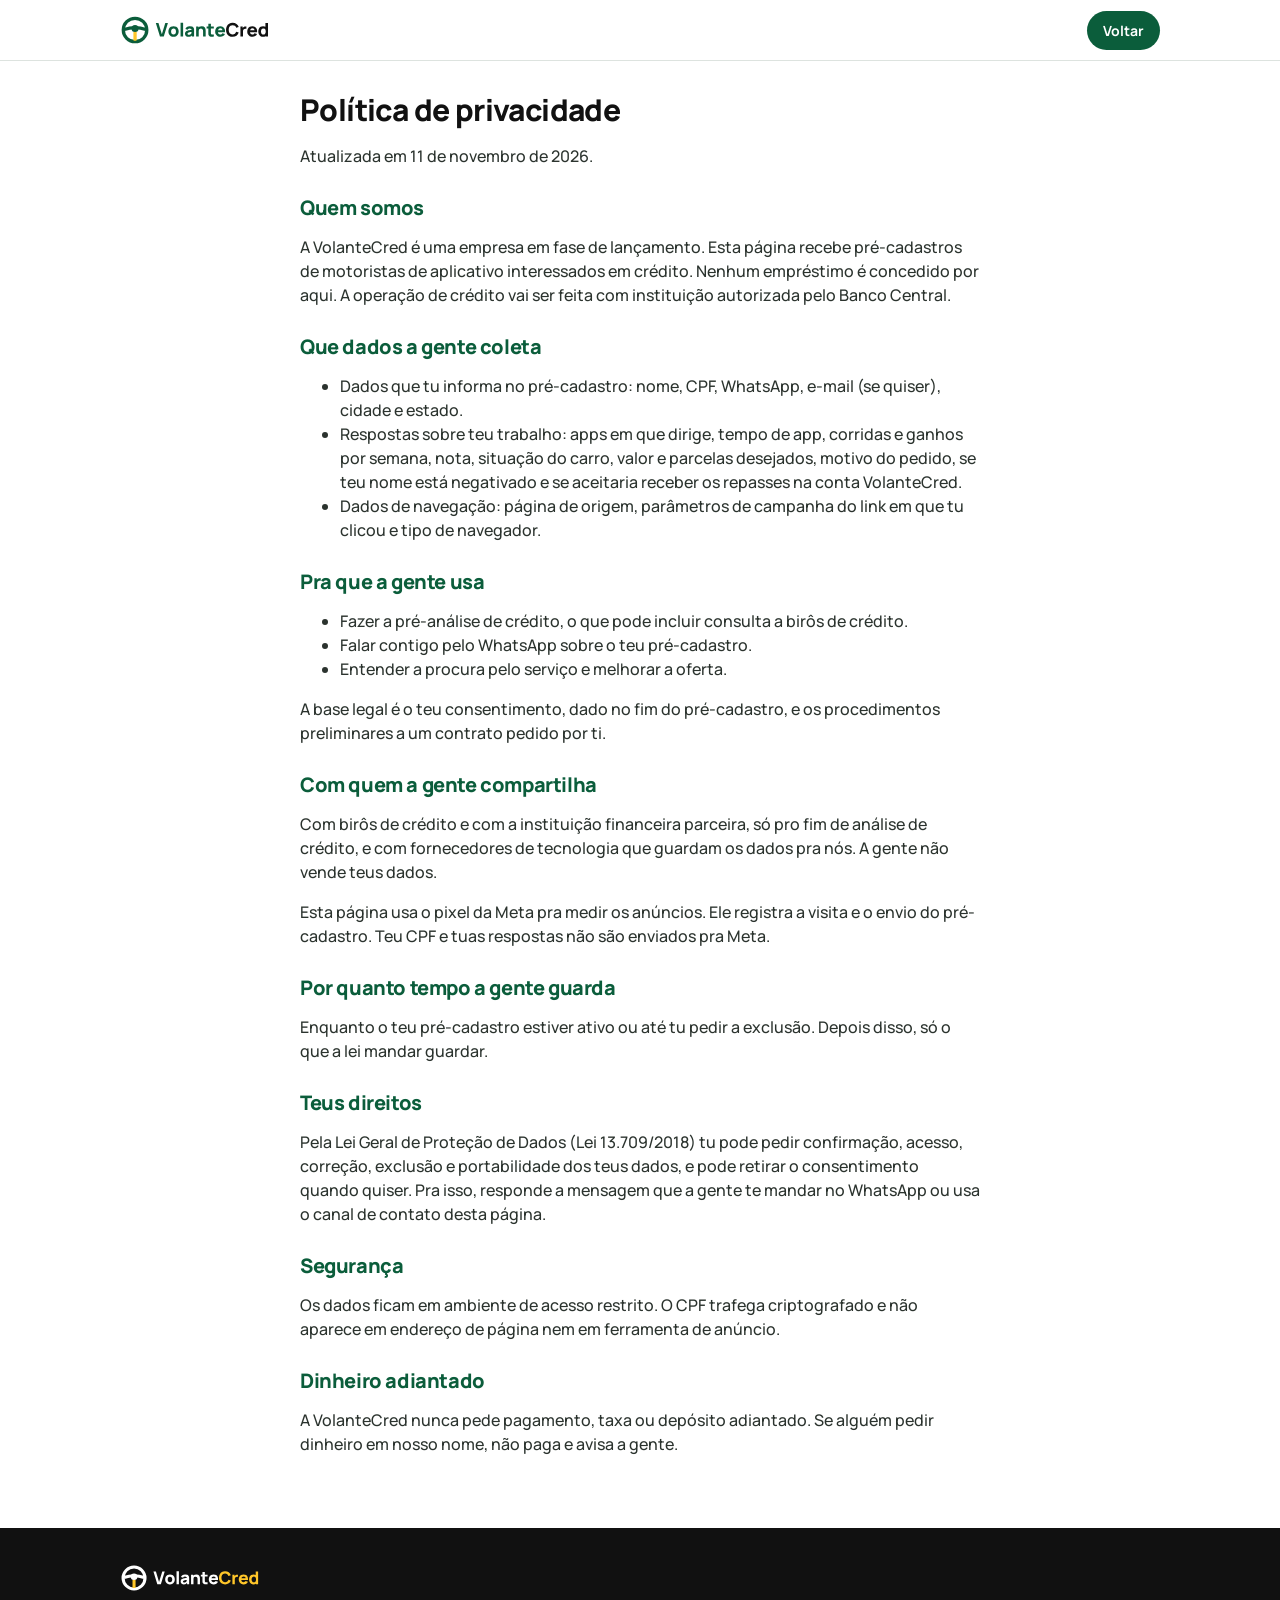
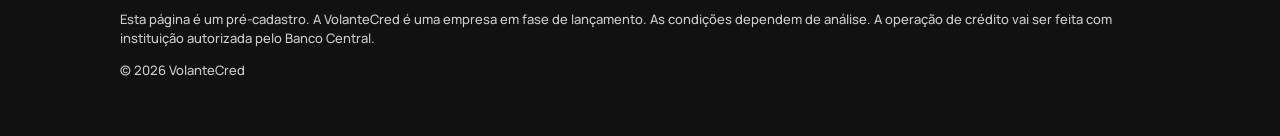
==== privacidade.html @ 9b3ae2ce "Site VolanteCred: página, quiz e política de privacidade Co-Authored-By: Claude <noreply@anthropic.c" ====
<!doctype html>
<html lang="pt-BR">
<head>
<meta charset="utf-8">
<meta name="viewport" content="width=device-width,initial-scale=1">
<title>Política de privacidade | VolanteCred</title>
<meta name="robots" content="noindex">
<meta name="theme-color" content="#0B5D3B">
<link rel="icon" href="assets/favicon.png">
<link rel="stylesheet" href="assets/site.css">
</head>
<body>
<header class="top"><div class="wrap">
  <a href="./"><img src="assets/volantecred-logo.svg" alt="VolanteCred" width="150" height="30"></a>
  <a class="pill" href="./">Voltar</a>
</div></header>
<main class="legal">
<h1>Política de privacidade</h1>
<p>Atualizada em 11 de novembro de 2026.</p>

<h2>Quem somos</h2>
<p>A VolanteCred é uma empresa em fase de lançamento. Esta página recebe pré-cadastros de motoristas de aplicativo interessados em crédito. Nenhum empréstimo é concedido por aqui. A operação de crédito vai ser feita com instituição autorizada pelo Banco Central.</p>

<h2>Que dados a gente coleta</h2>
<ul>
<li>Dados que tu informa no pré-cadastro: nome, CPF, WhatsApp, e-mail (se quiser), cidade e estado.</li>
<li>Respostas sobre teu trabalho: apps em que dirige, tempo de app, corridas e ganhos por semana, nota, situação do carro, valor e parcelas desejados, motivo do pedido, se teu nome está negativado e se aceitaria receber os repasses na conta VolanteCred.</li>
<li>Dados de navegação: página de origem, parâmetros de campanha do link em que tu clicou e tipo de navegador.</li>
</ul>

<h2>Pra que a gente usa</h2>
<ul>
<li>Fazer a pré-análise de crédito, o que pode incluir consulta a birôs de crédito.</li>
<li>Falar contigo pelo WhatsApp sobre o teu pré-cadastro.</li>
<li>Entender a procura pelo serviço e melhorar a oferta.</li>
</ul>
<p>A base legal é o teu consentimento, dado no fim do pré-cadastro, e os procedimentos preliminares a um contrato pedido por ti.</p>

<h2>Com quem a gente compartilha</h2>
<p>Com birôs de crédito e com a instituição financeira parceira, só pro fim de análise de crédito, e com fornecedores de tecnologia que guardam os dados pra nós. A gente não vende teus dados.</p>
<p>Esta página usa o pixel da Meta pra medir os anúncios. Ele registra a visita e o envio do pré-cadastro. Teu CPF e tuas respostas não são enviados pra Meta.</p>

<h2>Por quanto tempo a gente guarda</h2>
<p>Enquanto o teu pré-cadastro estiver ativo ou até tu pedir a exclusão. Depois disso, só o que a lei mandar guardar.</p>

<h2>Teus direitos</h2>
<p>Pela Lei Geral de Proteção de Dados (Lei 13.709/2018) tu pode pedir confirmação, acesso, correção, exclusão e portabilidade dos teus dados, e pode retirar o consentimento quando quiser. Pra isso, responde a mensagem que a gente te mandar no WhatsApp ou usa o canal de contato desta página.</p>

<h2>Segurança</h2>
<p>Os dados ficam em ambiente de acesso restrito. O CPF trafega criptografado e não aparece em endereço de página nem em ferramenta de anúncio.</p>

<h2>Dinheiro adiantado</h2>
<p>A VolanteCred nunca pede pagamento, taxa ou depósito adiantado. Se alguém pedir dinheiro em nosso nome, não paga e avisa a gente.</p>
</main>
<footer><div class="wrap">
  <img src="assets/volantecred-logo-branco.svg" alt="VolanteCred" width="140" height="28">
  <p>Esta página é um pré-cadastro. A VolanteCred é uma empresa em fase de lançamento. As condições dependem de análise. A operação de crédito vai ser feita com instituição autorizada pelo Banco Central.</p>
  <p>© 2026 VolanteCred</p>
</div></footer>
</body>
</html>
---- assets/site.css ----
@font-face{font-family:Manrope;font-weight:500;font-display:swap;src:url(manrope-500.woff2) format("woff2")}
@font-face{font-family:Manrope;font-weight:700;font-display:swap;src:url(manrope-700.woff2) format("woff2")}
@font-face{font-family:Manrope;font-weight:800;font-display:swap;src:url(manrope-800.woff2) format("woff2")}
:root{--g:#0B5D3B;--g2:#084A2F;--y:#FFC629;--k:#111;--bg:#F4F6F5;--mut:#55605A;--line:#DDE3DF}
*{box-sizing:border-box}
html{-webkit-text-size-adjust:100%}
body{margin:0;font-family:Manrope,system-ui,-apple-system,"Segoe UI",Roboto,sans-serif;font-weight:500;color:var(--k);background:#fff;font-size:16px;line-height:1.5}
img{max-width:100%;height:auto;display:block}
a{color:var(--g)}
h1,h2,h3{font-weight:800;letter-spacing:-.02em;line-height:1.15;margin:0}
.wrap{max-width:1080px;margin:0 auto;padding:0 20px}
.top{position:sticky;top:0;z-index:5;background:#fff;border-bottom:1px solid var(--line)}
.top .wrap{display:flex;align-items:center;justify-content:space-between;height:60px}
.top img{height:30px;width:auto}
.pill{display:inline-flex;align-items:center;justify-content:center;border:0;border-radius:999px;background:var(--g);color:#fff;font:700 14px Manrope,sans-serif;padding:10px 16px;cursor:pointer;text-decoration:none}
.hero{padding:28px 0 36px}
.eyebrow{color:var(--g);font-weight:800;font-size:15px;margin:0 0 6px}
.hero h1{font-size:32px}
.hero .foto{border-radius:14px;margin:20px 0 16px;width:100%;aspect-ratio:4/3;object-fit:cover;background:var(--bg)}
.hero p.sub{margin:0 0 20px;font-size:17px}
.card{background:var(--bg);border-radius:18px;padding:22px 20px}
.card label{display:block;font-weight:700;font-size:15px;color:var(--mut)}
.valor{font-size:44px;font-weight:800;letter-spacing:-.03em;line-height:1.1;margin:4px 0 10px;font-variant-numeric:tabular-nums}
input[type=range]{width:100%;height:36px;accent-color:var(--g);margin:0}
.faixa{display:flex;justify-content:space-between;font-size:13px;color:var(--mut);margin-bottom:16px}
.btn{display:flex;align-items:center;justify-content:space-between;width:100%;border:0;border-radius:999px;background:var(--g);color:#fff;font:700 17px Manrope,sans-serif;padding:16px 24px;cursor:pointer;min-height:56px}
.btn:disabled{opacity:.45;cursor:default}
.btn::after{content:"›";font-size:24px;line-height:1;margin-left:12px}
.nota{font-size:13px;color:var(--mut);margin:12px 4px 0}
.verde{background:var(--g);color:#fff;padding:48px 0}
.verde h2{font-size:28px;margin-bottom:24px}
.passo{background:var(--g2);border-radius:14px;padding:22px 20px;margin-bottom:10px}
.passo .n{display:inline-flex;width:36px;height:36px;border-radius:50%;background:var(--y);color:var(--k);font-weight:800;align-items:center;justify-content:center;margin-bottom:14px}
.passo h3{font-size:20px;margin-bottom:8px}
.passo p{margin:0;opacity:.92}
.sec{padding:48px 0}
.sec h2{font-size:28px;color:var(--g);text-align:center;margin-bottom:24px}
.vant{border:1px solid var(--line);border-radius:14px;padding:22px 20px;margin-bottom:10px}
.vant h3{font-size:19px;margin-bottom:6px}
.vant p{margin:0;color:var(--mut)}
.cinza{background:var(--bg)}
details{background:#fff;border-radius:14px;margin-bottom:10px;padding:0 20px}
summary{font-weight:700;padding:18px 28px 18px 0;cursor:pointer;list-style:none;position:relative}
summary::-webkit-details-marker{display:none}
summary::after{content:"+";position:absolute;right:0;top:14px;font-size:24px;font-weight:500;color:var(--g)}
details[open] summary::after{content:"−"}
details p{margin:0;padding:0 0 18px;color:var(--mut)}
.cta2{max-width:420px;margin:28px auto 0}
footer{background:var(--k);color:#C9CFCB;padding:36px 0 44px;font-size:13px}
footer img{height:28px;width:auto;margin-bottom:18px}
footer p{margin:0 0 12px}
footer a{color:#fff}
/* quiz */
.quiz{display:none;min-height:100vh;min-height:100dvh;background:#fff}
body.q .quiz{display:block}
body.q .lp{display:none}
.qtop{position:sticky;top:0;background:#fff;z-index:5;padding:14px 20px 12px;max-width:560px;margin:0 auto}
.qbar{display:flex;align-items:center;gap:12px}
.volta{border:0;background:var(--bg);width:40px;height:40px;border-radius:50%;font-size:22px;line-height:1;cursor:pointer;color:var(--k);flex:none}
.volta[hidden]{display:block;visibility:hidden}
.qbar img{height:24px;width:auto;margin:0 auto}
.cont{font-size:13px;color:var(--mut);width:40px;text-align:right;flex:none;font-variant-numeric:tabular-nums}
.prog{height:6px;border-radius:3px;background:var(--bg);margin-top:12px;overflow:hidden}
.prog i{display:block;height:100%;width:0;background:var(--g);border-radius:3px;transition:width .25s}
.qbody{max-width:560px;margin:0 auto;padding:18px 20px 40px}
.qbody h2{font-size:24px;margin-bottom:6px}
.qbody .dica{color:var(--mut);margin:0 0 16px;font-size:15px}
.ops{display:flex;flex-direction:column;gap:10px;margin:18px 0 20px}
.op{display:flex;align-items:center;gap:12px;width:100%;text-align:left;border:2px solid var(--line);background:#fff;border-radius:14px;padding:16px 18px;font:700 17px Manrope,sans-serif;color:var(--k);cursor:pointer;min-height:58px}
.op .m{flex:none;width:22px;height:22px;border-radius:50%;border:2px solid #AEB8B2}
.op.multi .m{border-radius:6px}
.op.on{border-color:var(--g);background:#EEF6F1}
.op.on .m{border-color:var(--g);background:var(--g);box-shadow:inset 0 0 0 4px #fff}
.campo{margin:14px 0}
.campo label{display:block;font-weight:700;font-size:15px;margin-bottom:6px}
.campo label small{font-weight:500;color:var(--mut)}
.campo input,.campo select{width:100%;border:2px solid var(--line);border-radius:12px;padding:14px 14px;font:500 17px Manrope,sans-serif;color:var(--k);background:#fff;min-height:54px;appearance:none;-webkit-appearance:none}
.campo input:focus,.campo select:focus{outline:0;border-color:var(--g)}
.campo.err input,.campo.err select{border-color:#C62828}
.campo .e{display:none;color:#C62828;font-size:13px;margin-top:5px}
.campo.err .e{display:block}
.hp{position:absolute;left:-9999px;width:1px;height:1px;opacity:0}
.aceite{display:flex;gap:12px;align-items:flex-start;border:2px solid var(--line);border-radius:14px;padding:16px;margin:18px 0 8px;cursor:pointer}
.aceite input{flex:none;width:24px;height:24px;margin:1px 0 0;accent-color:var(--g)}
.aceite.err{border-color:#C62828}
.erro{color:#C62828;font-size:14px;margin:10px 0}
.seg{font-size:13px;color:var(--mut);margin-top:14px}
.fim{text-align:center;padding-top:40px}
.fim .ok{width:72px;height:72px;border-radius:50%;background:var(--g);color:#fff;font-size:38px;display:flex;align-items:center;justify-content:center;margin:0 auto 20px}
.fim h2{font-size:28px;margin-bottom:12px}
.fim p{color:var(--mut);font-size:17px}
/* legal */
.legal{max-width:720px;margin:0 auto;padding:32px 20px 56px}
.legal h1{font-size:30px;margin-bottom:8px}
.legal h2{font-size:20px;margin:28px 0 8px;color:var(--g)}
.legal p,.legal li{color:#2B332E}
@media(min-width:860px){
 .hero{padding:56px 0 64px}
 .hero .wrap{display:grid;grid-template-columns:1fr 1fr;gap:48px;align-items:center}
 .hero h1{font-size:46px}
 .hero .foto{margin:0;grid-column:2;grid-row:1/span 2}
 .trio{display:grid;grid-template-columns:repeat(3,1fr);gap:14px}
 .trio>*{margin:0}
 .verde h2,.sec h2{font-size:36px}
 .faq{max-width:720px;margin:0 auto}
}
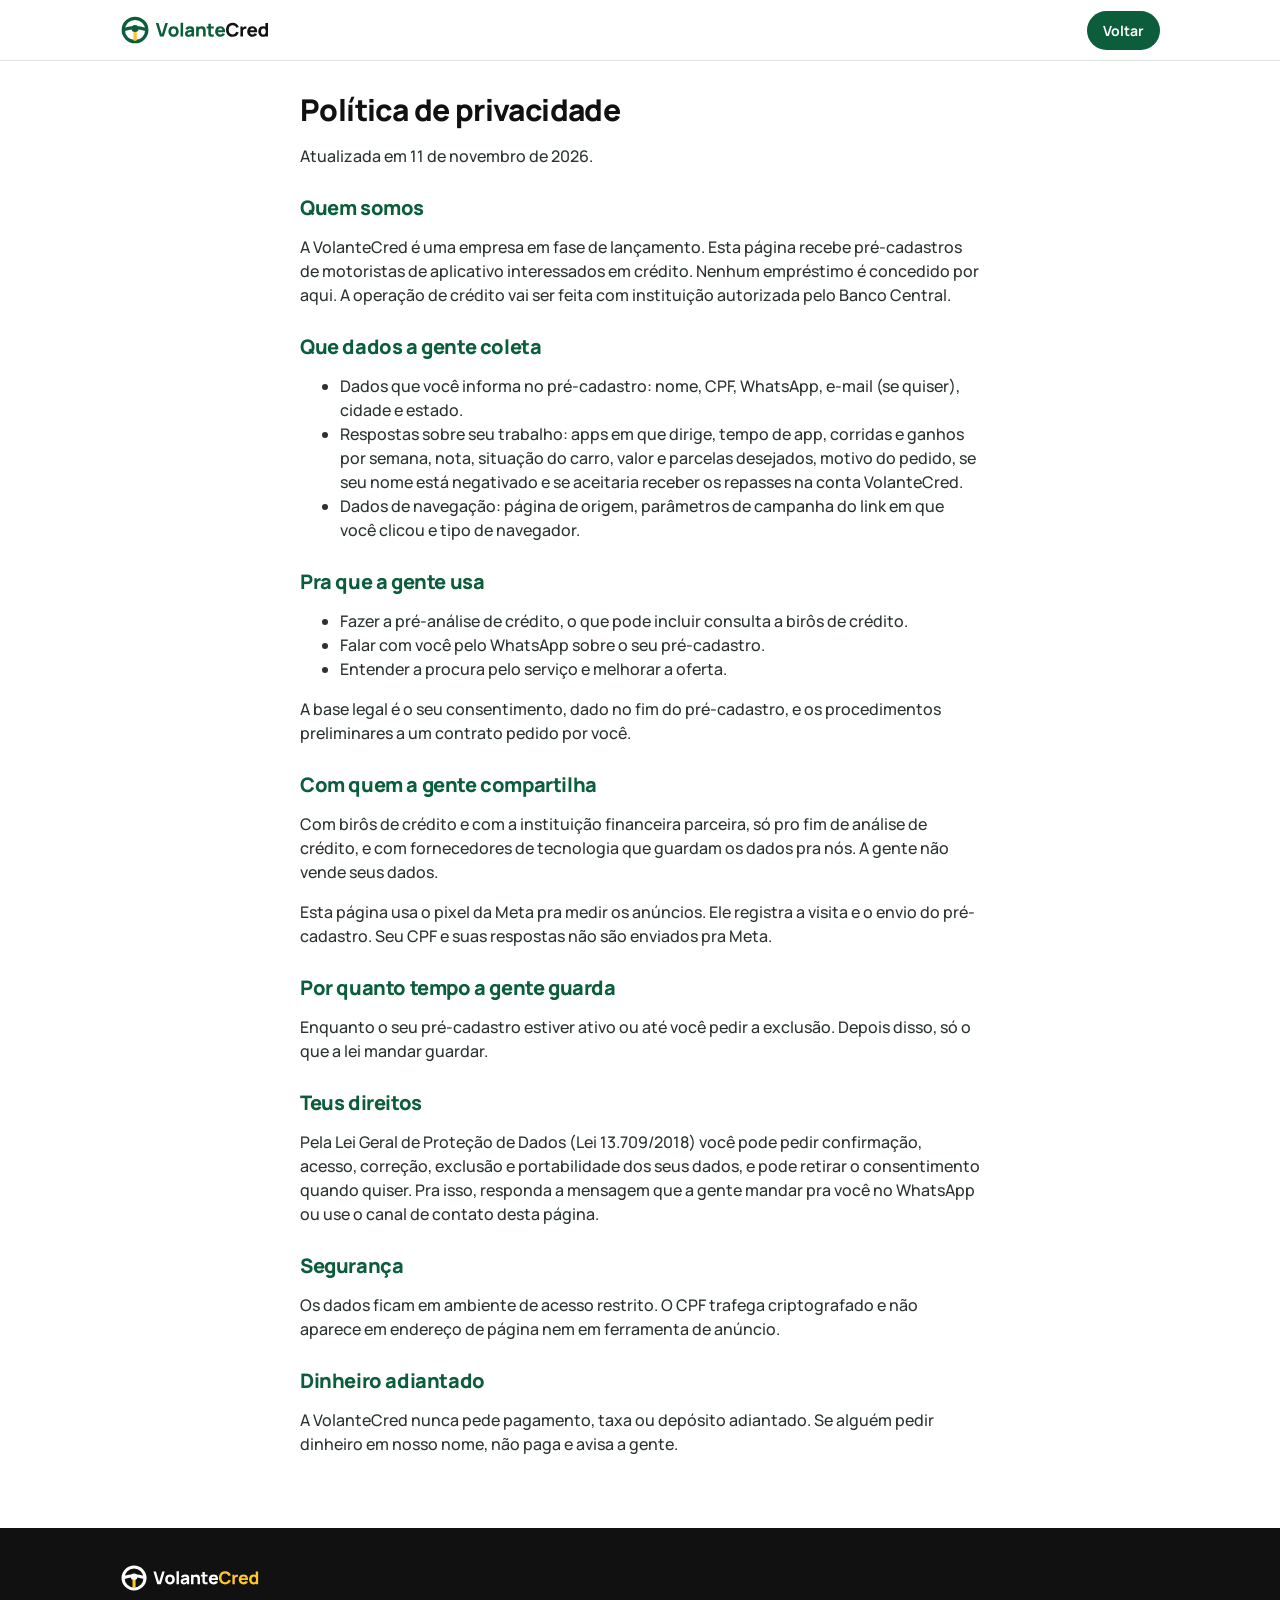
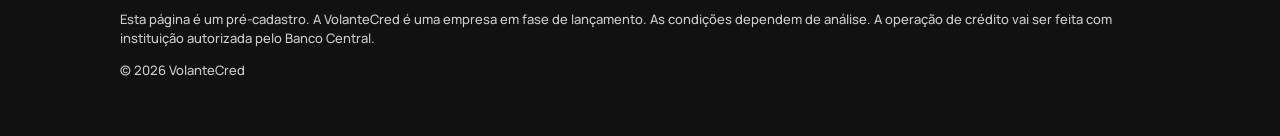
==== commit 7fc00320: "Copy do Copy Chief na página e no quiz de 14 telas Co-Authored-By: Claude <noreply@anthropic.com>" ====
--- a/privacidade.html
+++ b/privacidade.html
@@ -23,28 +23,28 @@
 
 <h2>Que dados a gente coleta</h2>
 <ul>
-<li>Dados que tu informa no pré-cadastro: nome, CPF, WhatsApp, e-mail (se quiser), cidade e estado.</li>
-<li>Respostas sobre teu trabalho: apps em que dirige, tempo de app, corridas e ganhos por semana, nota, situação do carro, valor e parcelas desejados, motivo do pedido, se teu nome está negativado e se aceitaria receber os repasses na conta VolanteCred.</li>
-<li>Dados de navegação: página de origem, parâmetros de campanha do link em que tu clicou e tipo de navegador.</li>
+<li>Dados que você informa no pré-cadastro: nome, CPF, WhatsApp, e-mail (se quiser), cidade e estado.</li>
+<li>Respostas sobre seu trabalho: apps em que dirige, tempo de app, corridas e ganhos por semana, nota, situação do carro, valor e parcelas desejados, motivo do pedido, se seu nome está negativado e se aceitaria receber os repasses na conta VolanteCred.</li>
+<li>Dados de navegação: página de origem, parâmetros de campanha do link em que você clicou e tipo de navegador.</li>
 </ul>
 
 <h2>Pra que a gente usa</h2>
 <ul>
 <li>Fazer a pré-análise de crédito, o que pode incluir consulta a birôs de crédito.</li>
-<li>Falar contigo pelo WhatsApp sobre o teu pré-cadastro.</li>
+<li>Falar com você pelo WhatsApp sobre o seu pré-cadastro.</li>
 <li>Entender a procura pelo serviço e melhorar a oferta.</li>
 </ul>
-<p>A base legal é o teu consentimento, dado no fim do pré-cadastro, e os procedimentos preliminares a um contrato pedido por ti.</p>
+<p>A base legal é o seu consentimento, dado no fim do pré-cadastro, e os procedimentos preliminares a um contrato pedido por você.</p>
 
 <h2>Com quem a gente compartilha</h2>
-<p>Com birôs de crédito e com a instituição financeira parceira, só pro fim de análise de crédito, e com fornecedores de tecnologia que guardam os dados pra nós. A gente não vende teus dados.</p>
-<p>Esta página usa o pixel da Meta pra medir os anúncios. Ele registra a visita e o envio do pré-cadastro. Teu CPF e tuas respostas não são enviados pra Meta.</p>
+<p>Com birôs de crédito e com a instituição financeira parceira, só pro fim de análise de crédito, e com fornecedores de tecnologia que guardam os dados pra nós. A gente não vende seus dados.</p>
+<p>Esta página usa o pixel da Meta pra medir os anúncios. Ele registra a visita e o envio do pré-cadastro. Seu CPF e suas respostas não são enviados pra Meta.</p>
 
 <h2>Por quanto tempo a gente guarda</h2>
-<p>Enquanto o teu pré-cadastro estiver ativo ou até tu pedir a exclusão. Depois disso, só o que a lei mandar guardar.</p>
+<p>Enquanto o seu pré-cadastro estiver ativo ou até você pedir a exclusão. Depois disso, só o que a lei mandar guardar.</p>
 
 <h2>Teus direitos</h2>
-<p>Pela Lei Geral de Proteção de Dados (Lei 13.709/2018) tu pode pedir confirmação, acesso, correção, exclusão e portabilidade dos teus dados, e pode retirar o consentimento quando quiser. Pra isso, responde a mensagem que a gente te mandar no WhatsApp ou usa o canal de contato desta página.</p>
+<p>Pela Lei Geral de Proteção de Dados (Lei 13.709/2018) você pode pedir confirmação, acesso, correção, exclusão e portabilidade dos seus dados, e pode retirar o consentimento quando quiser. Pra isso, responda a mensagem que a gente mandar pra você no WhatsApp ou use o canal de contato desta página.</p>
 
 <h2>Segurança</h2>
 <p>Os dados ficam em ambiente de acesso restrito. O CPF trafega criptografado e não aparece em endereço de página nem em ferramenta de anúncio.</p>
--- a/assets/site.css
+++ b/assets/site.css
@@ -11,8 +11,8 @@
 .wrap{max-width:1080px;margin:0 auto;padding:0 20px}
 .top{position:sticky;top:0;z-index:5;background:#fff;border-bottom:1px solid var(--line)}
 .top .wrap{display:flex;align-items:center;justify-content:space-between;height:60px}
-.top img{height:30px;width:auto}
-.pill{display:inline-flex;align-items:center;justify-content:center;border:0;border-radius:999px;background:var(--g);color:#fff;font:700 14px Manrope,sans-serif;padding:10px 16px;cursor:pointer;text-decoration:none}
+.top img{height:26px;width:auto}
+.pill{display:inline-flex;align-items:center;justify-content:center;border:0;border-radius:999px;background:var(--g);color:#fff;font:700 13px Manrope,sans-serif;padding:10px 13px;white-space:nowrap;cursor:pointer;text-decoration:none}
 .hero{padding:28px 0 36px}
 .eyebrow{color:var(--g);font-weight:800;font-size:15px;margin:0 0 6px}
 .hero h1{font-size:32px}
@@ -50,6 +50,18 @@
 footer img{height:28px;width:auto;margin-bottom:18px}
 footer p{margin:0 0 12px}
 footer a{color:#fff}
+.selos{list-style:none;margin:18px 4px 0;padding:0;display:flex;flex-direction:column;gap:10px}
+.selos li{display:flex;align-items:center;gap:10px;font-weight:700;font-size:15px}
+.selos svg{flex:none}
+.btn.amarelo{background:var(--y);color:var(--k)}
+.alerta{background:var(--y);padding:36px 0}
+.alerta .wrap{max-width:760px}
+.alerta h2{font-size:24px;margin-bottom:10px}
+.alerta p{margin:0;font-size:17px}
+.final{background:var(--g);color:#fff;padding:48px 0;text-align:center}
+.final h2{font-size:28px;margin-bottom:10px}
+.final p{margin:0;font-size:17px}
+.final .mini{font-size:13px;opacity:.9;margin-top:12px}
 /* quiz */
 .quiz{display:none;min-height:100vh;min-height:100dvh;background:#fff}
 body.q .quiz{display:block}
@@ -59,10 +71,11 @@
 .volta{border:0;background:var(--bg);width:40px;height:40px;border-radius:50%;font-size:22px;line-height:1;cursor:pointer;color:var(--k);flex:none}
 .volta[hidden]{display:block;visibility:hidden}
 .qbar img{height:24px;width:auto;margin:0 auto}
-.cont{font-size:13px;color:var(--mut);width:40px;text-align:right;flex:none;font-variant-numeric:tabular-nums}
+.cont{width:40px;flex:none}
 .prog{height:6px;border-radius:3px;background:var(--bg);margin-top:12px;overflow:hidden}
 .prog i{display:block;height:100%;width:0;background:var(--g);border-radius:3px;transition:width .25s}
 .qbody{max-width:560px;margin:0 auto;padding:18px 20px 40px}
+.qbody .av{color:var(--g);font-weight:800;font-size:14px;margin:0 0 6px}
 .qbody h2{font-size:24px;margin-bottom:6px}
 .qbody .dica{color:var(--mut);margin:0 0 16px;font-size:15px}
 .ops{display:flex;flex-direction:column;gap:10px;margin:18px 0 20px}
@@ -89,6 +102,7 @@
 .fim .ok{width:72px;height:72px;border-radius:50%;background:var(--g);color:#fff;font-size:38px;display:flex;align-items:center;justify-content:center;margin:0 auto 20px}
 .fim h2{font-size:28px;margin-bottom:12px}
 .fim p{color:var(--mut);font-size:17px}
+.fim .imp{background:#FFF4CC;border-radius:14px;padding:16px 18px;color:var(--k);font-size:15px;text-align:left;margin-top:22px}
 /* legal */
 .legal{max-width:720px;margin:0 auto;padding:32px 20px 56px}
 .legal h1{font-size:30px;margin-bottom:8px}
@@ -101,6 +115,9 @@
  .hero .foto{margin:0;grid-column:2;grid-row:1/span 2}
  .trio{display:grid;grid-template-columns:repeat(3,1fr);gap:14px}
  .trio>*{margin:0}
- .verde h2,.sec h2{font-size:36px}
+ .verde h2,.sec h2,.final h2{font-size:36px}
+ .alerta h2{font-size:30px}
+ .top img{height:30px}
+ .pill{font-size:14px;padding:10px 16px}
  .faq{max-width:720px;margin:0 auto}
 }
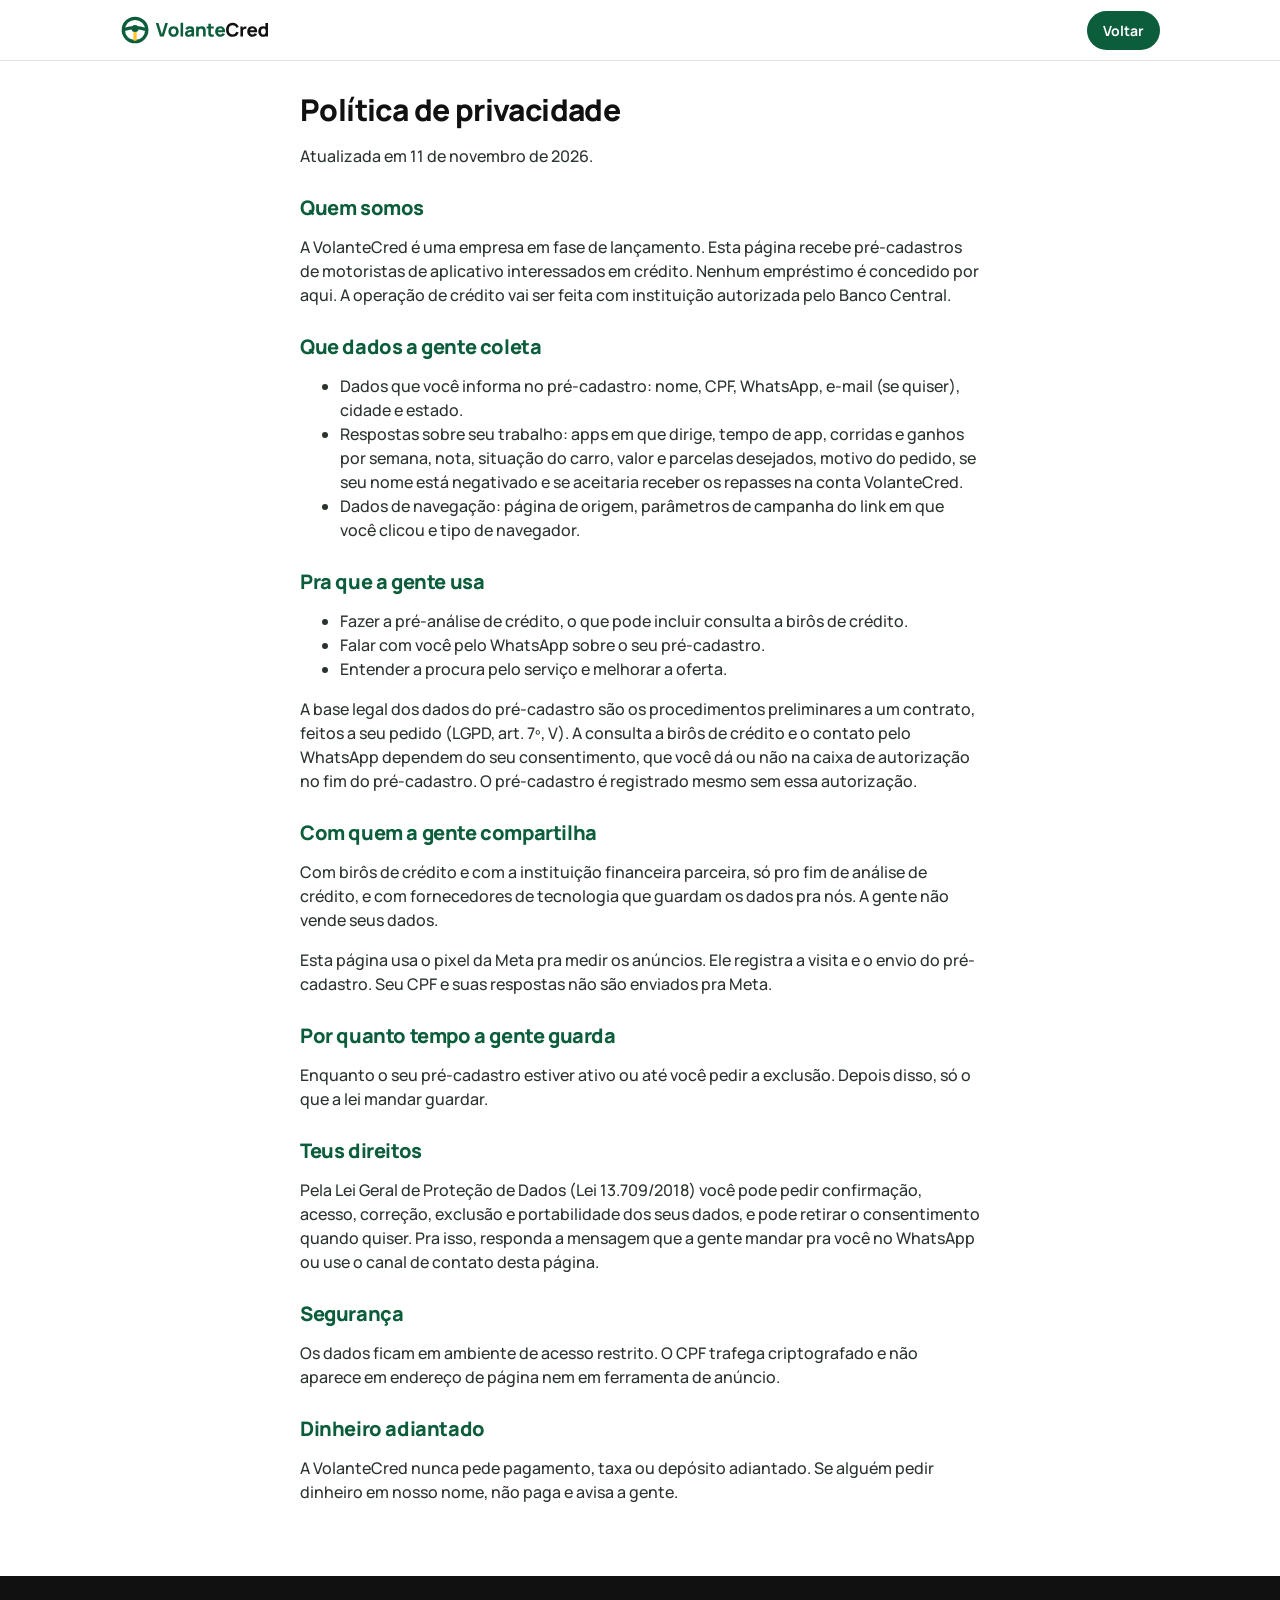
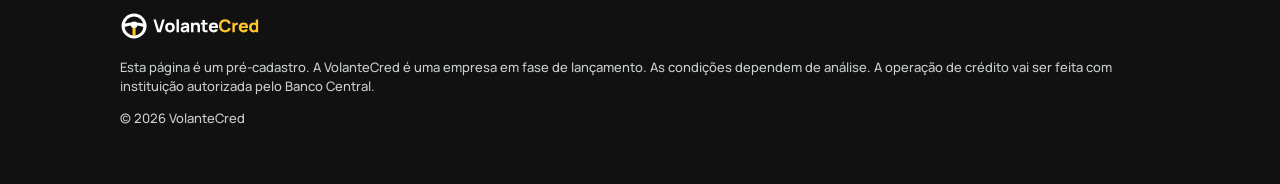
==== commit 74243092: "Aceite opcional: lead salvo com lgpd sim ou não; base legal na política Co-Authored-By: Claude <nore" ====
--- a/privacidade.html
+++ b/privacidade.html
@@ -34,7 +34,7 @@
 <li>Falar com você pelo WhatsApp sobre o seu pré-cadastro.</li>
 <li>Entender a procura pelo serviço e melhorar a oferta.</li>
 </ul>
-<p>A base legal é o seu consentimento, dado no fim do pré-cadastro, e os procedimentos preliminares a um contrato pedido por você.</p>
+<p>A base legal dos dados do pré-cadastro são os procedimentos preliminares a um contrato, feitos a seu pedido (LGPD, art. 7º, V). A consulta a birôs de crédito e o contato pelo WhatsApp dependem do seu consentimento, que você dá ou não na caixa de autorização no fim do pré-cadastro. O pré-cadastro é registrado mesmo sem essa autorização.</p>
 
 <h2>Com quem a gente compartilha</h2>
 <p>Com birôs de crédito e com a instituição financeira parceira, só pro fim de análise de crédito, e com fornecedores de tecnologia que guardam os dados pra nós. A gente não vende seus dados.</p>
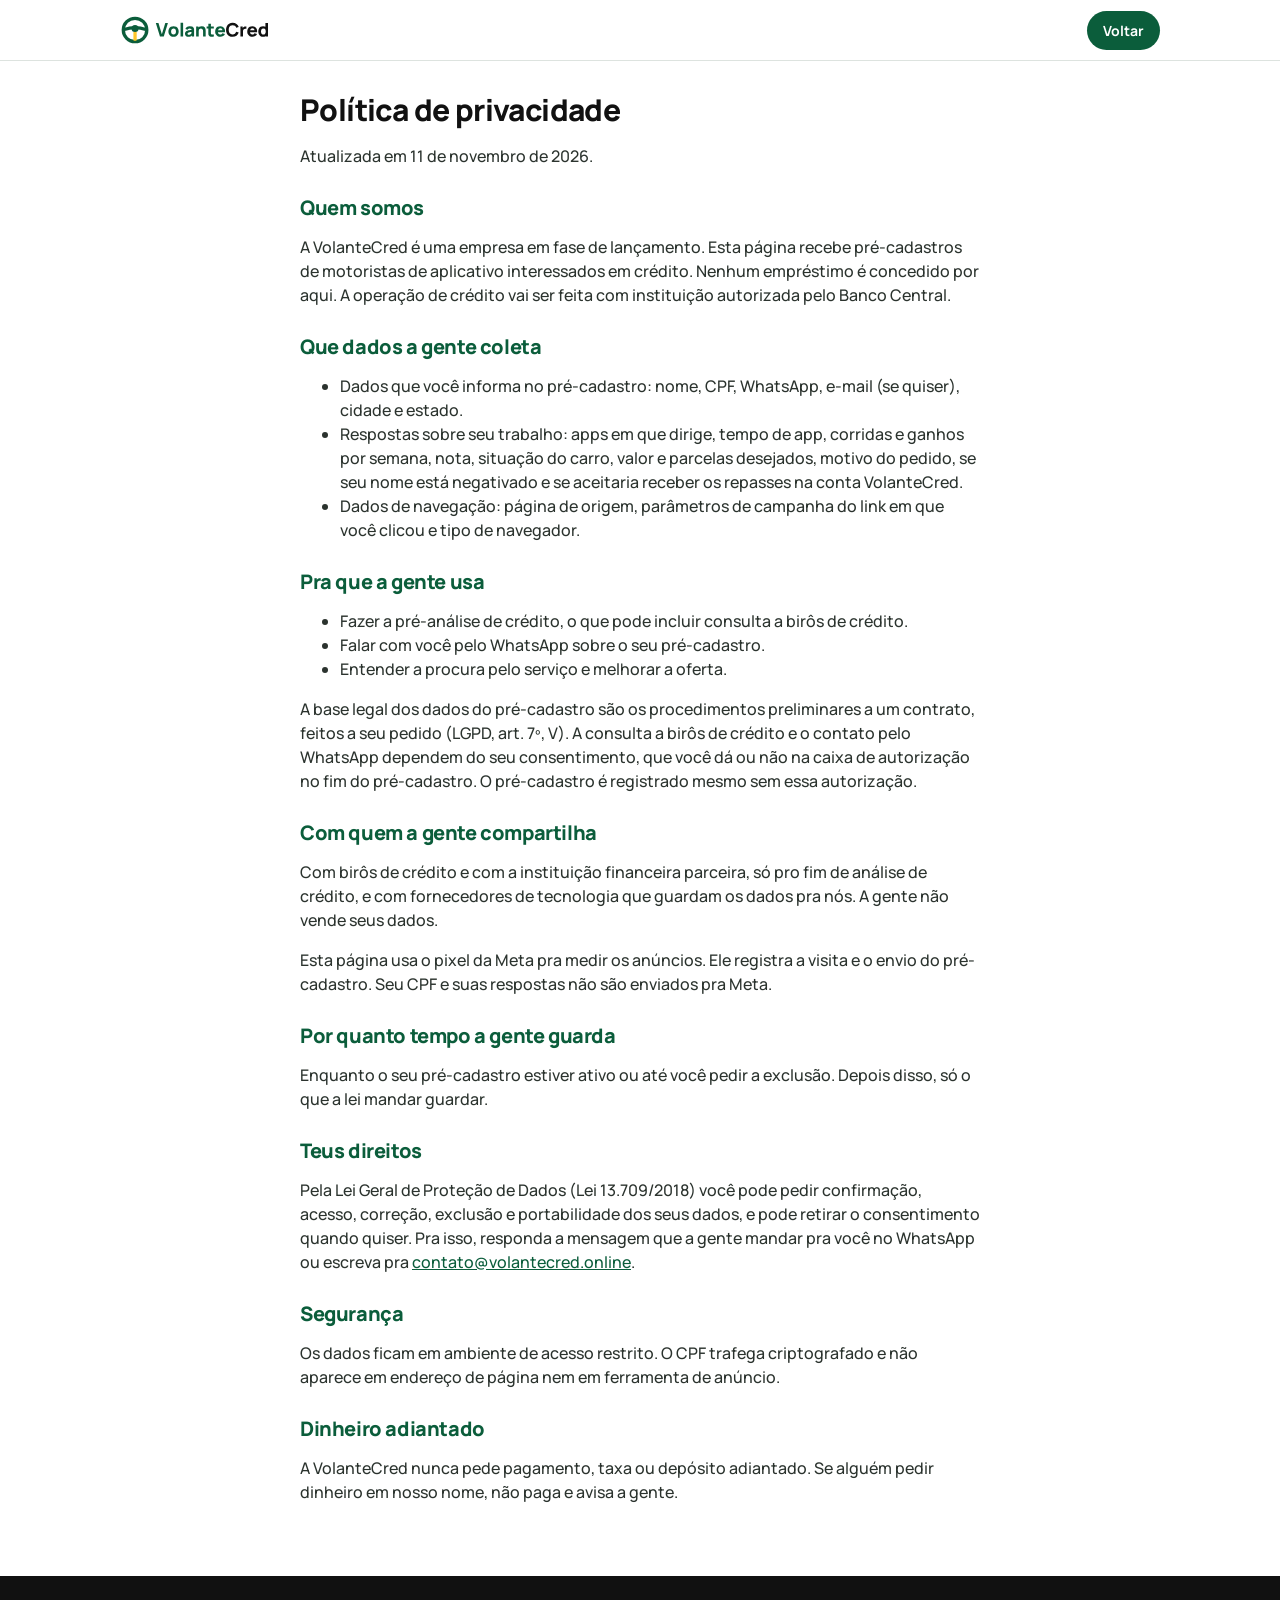
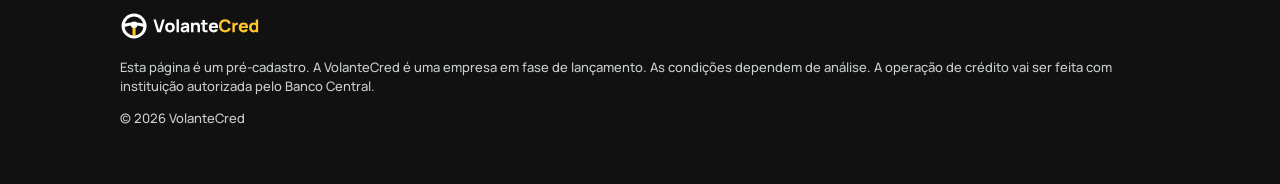
==== commit 192cc2a0: "E-mail de contato na política Co-Authored-By: Claude <noreply@anthropic.com>" ====
--- a/privacidade.html
+++ b/privacidade.html
@@ -44,7 +44,7 @@
 <p>Enquanto o seu pré-cadastro estiver ativo ou até você pedir a exclusão. Depois disso, só o que a lei mandar guardar.</p>
 
 <h2>Teus direitos</h2>
-<p>Pela Lei Geral de Proteção de Dados (Lei 13.709/2018) você pode pedir confirmação, acesso, correção, exclusão e portabilidade dos seus dados, e pode retirar o consentimento quando quiser. Pra isso, responda a mensagem que a gente mandar pra você no WhatsApp ou use o canal de contato desta página.</p>
+<p>Pela Lei Geral de Proteção de Dados (Lei 13.709/2018) você pode pedir confirmação, acesso, correção, exclusão e portabilidade dos seus dados, e pode retirar o consentimento quando quiser. Pra isso, responda a mensagem que a gente mandar pra você no WhatsApp ou escreva pra <a href="mailto:contato@volantecred.online">contato@volantecred.online</a>.</p>
 
 <h2>Segurança</h2>
 <p>Os dados ficam em ambiente de acesso restrito. O CPF trafega criptografado e não aparece em endereço de página nem em ferramenta de anúncio.</p>
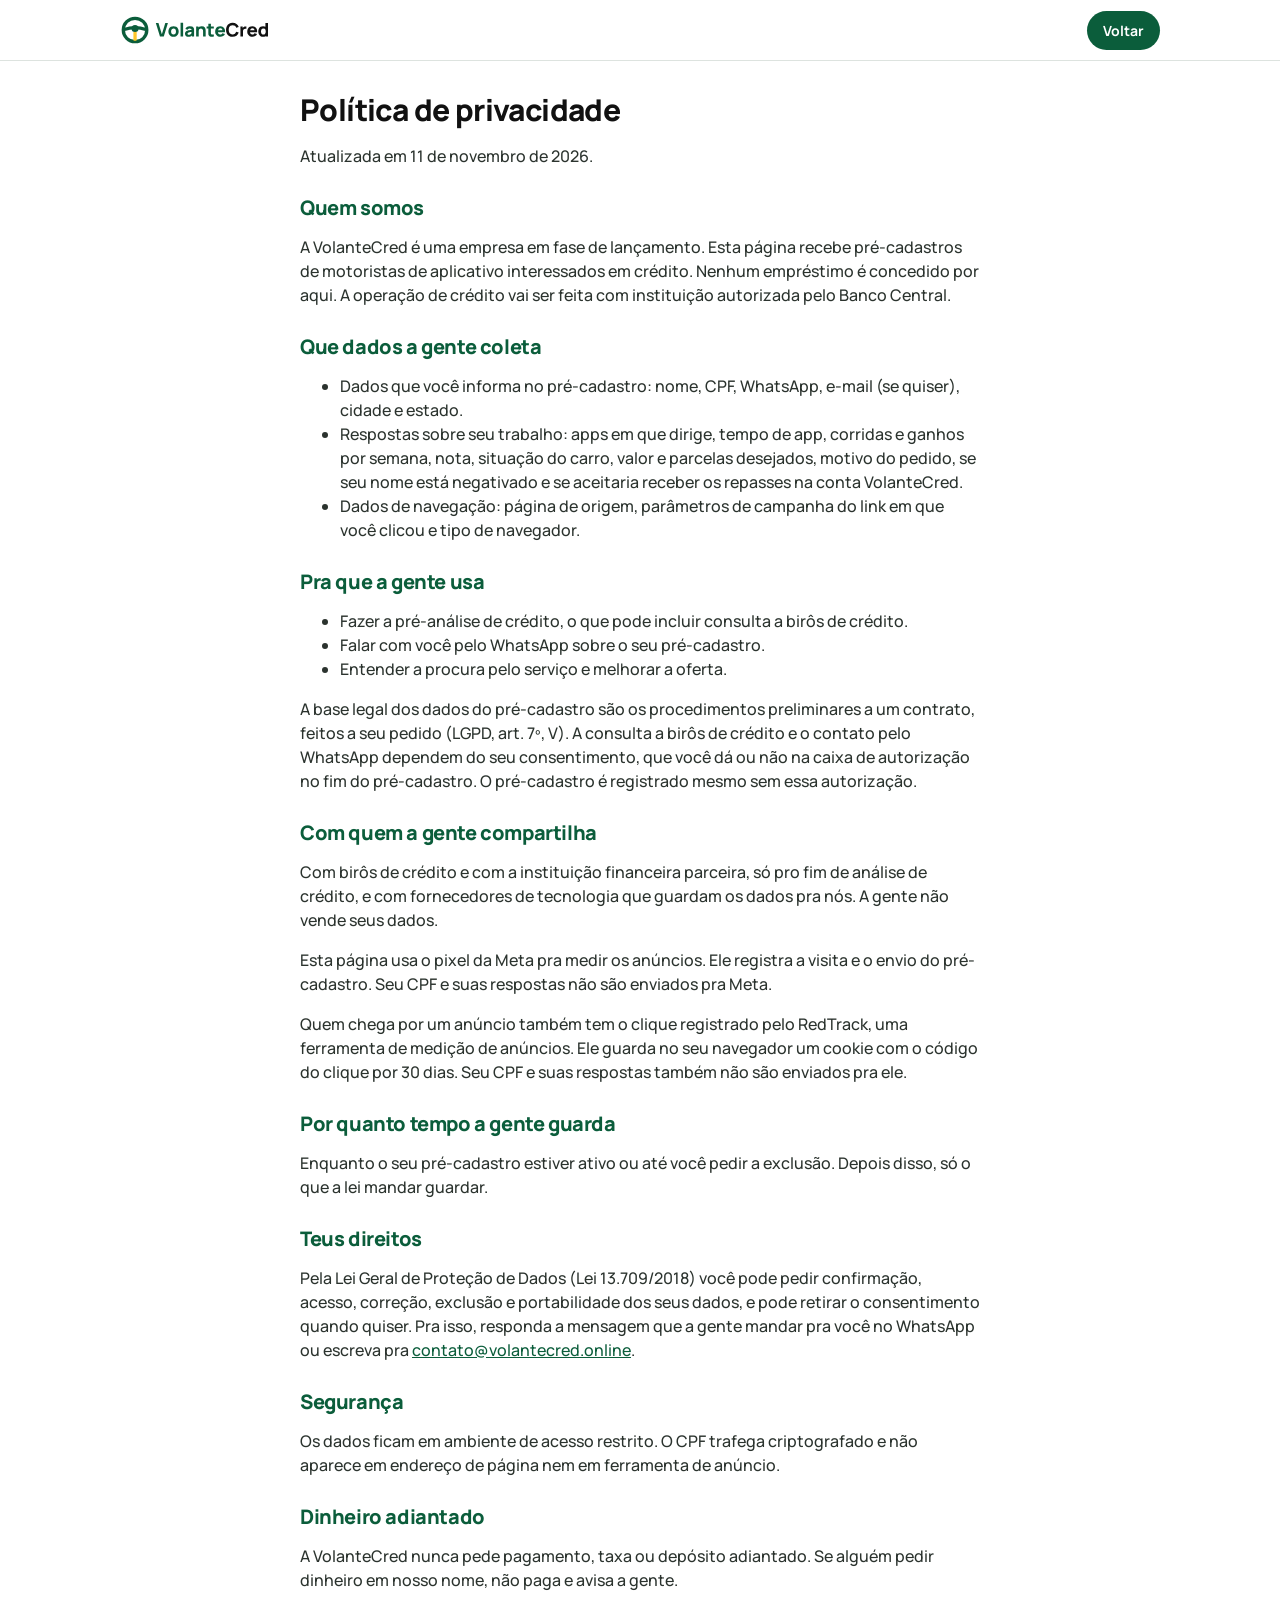
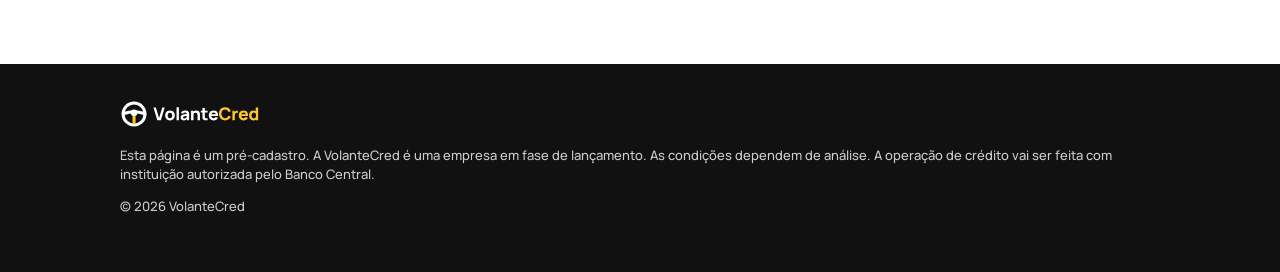
==== commit 06643c78: "RedTrack: clique, QuizStarted e Lead só pra quem vem do anúncio Co-Authored-By: Claude <noreply@anth" ====
--- a/privacidade.html
+++ b/privacidade.html
@@ -39,6 +39,7 @@
 <h2>Com quem a gente compartilha</h2>
 <p>Com birôs de crédito e com a instituição financeira parceira, só pro fim de análise de crédito, e com fornecedores de tecnologia que guardam os dados pra nós. A gente não vende seus dados.</p>
 <p>Esta página usa o pixel da Meta pra medir os anúncios. Ele registra a visita e o envio do pré-cadastro. Seu CPF e suas respostas não são enviados pra Meta.</p>
+<p>Quem chega por um anúncio também tem o clique registrado pelo RedTrack, uma ferramenta de medição de anúncios. Ele guarda no seu navegador um cookie com o código do clique por 30 dias. Seu CPF e suas respostas também não são enviados pra ele.</p>
 
 <h2>Por quanto tempo a gente guarda</h2>
 <p>Enquanto o seu pré-cadastro estiver ativo ou até você pedir a exclusão. Depois disso, só o que a lei mandar guardar.</p>
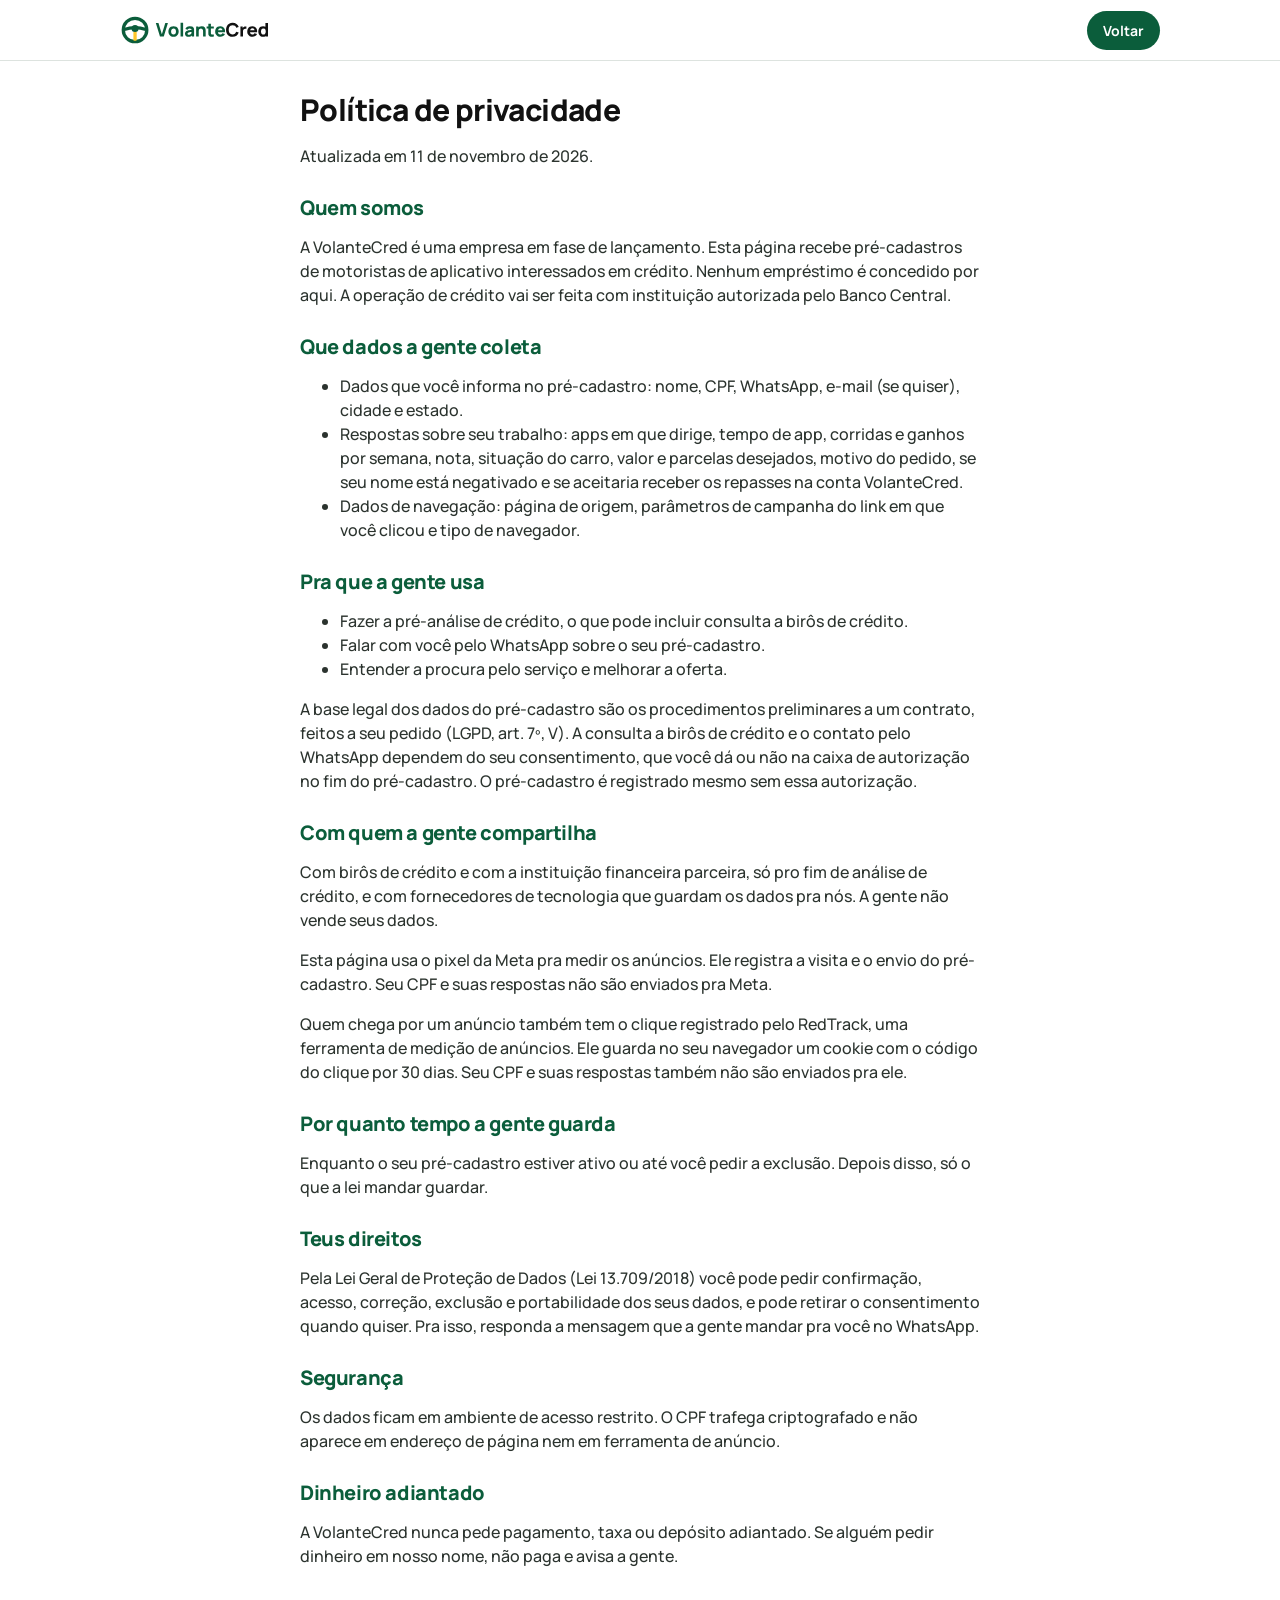
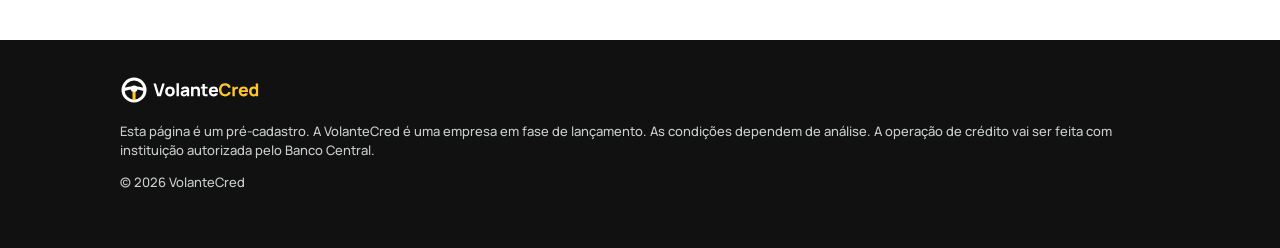
==== commit 1219370a: "Politica: tira o e-mail de contato Co-Authored-By: Claude <noreply@anthropic.com>" ====
--- a/privacidade.html
+++ b/privacidade.html
@@ -45,7 +45,7 @@
 <p>Enquanto o seu pré-cadastro estiver ativo ou até você pedir a exclusão. Depois disso, só o que a lei mandar guardar.</p>
 
 <h2>Teus direitos</h2>
-<p>Pela Lei Geral de Proteção de Dados (Lei 13.709/2018) você pode pedir confirmação, acesso, correção, exclusão e portabilidade dos seus dados, e pode retirar o consentimento quando quiser. Pra isso, responda a mensagem que a gente mandar pra você no WhatsApp ou escreva pra <a href="mailto:contato@volantecred.online">contato@volantecred.online</a>.</p>
+<p>Pela Lei Geral de Proteção de Dados (Lei 13.709/2018) você pode pedir confirmação, acesso, correção, exclusão e portabilidade dos seus dados, e pode retirar o consentimento quando quiser. Pra isso, responda a mensagem que a gente mandar pra você no WhatsApp.</p>
 
 <h2>Segurança</h2>
 <p>Os dados ficam em ambiente de acesso restrito. O CPF trafega criptografado e não aparece em endereço de página nem em ferramenta de anúncio.</p>
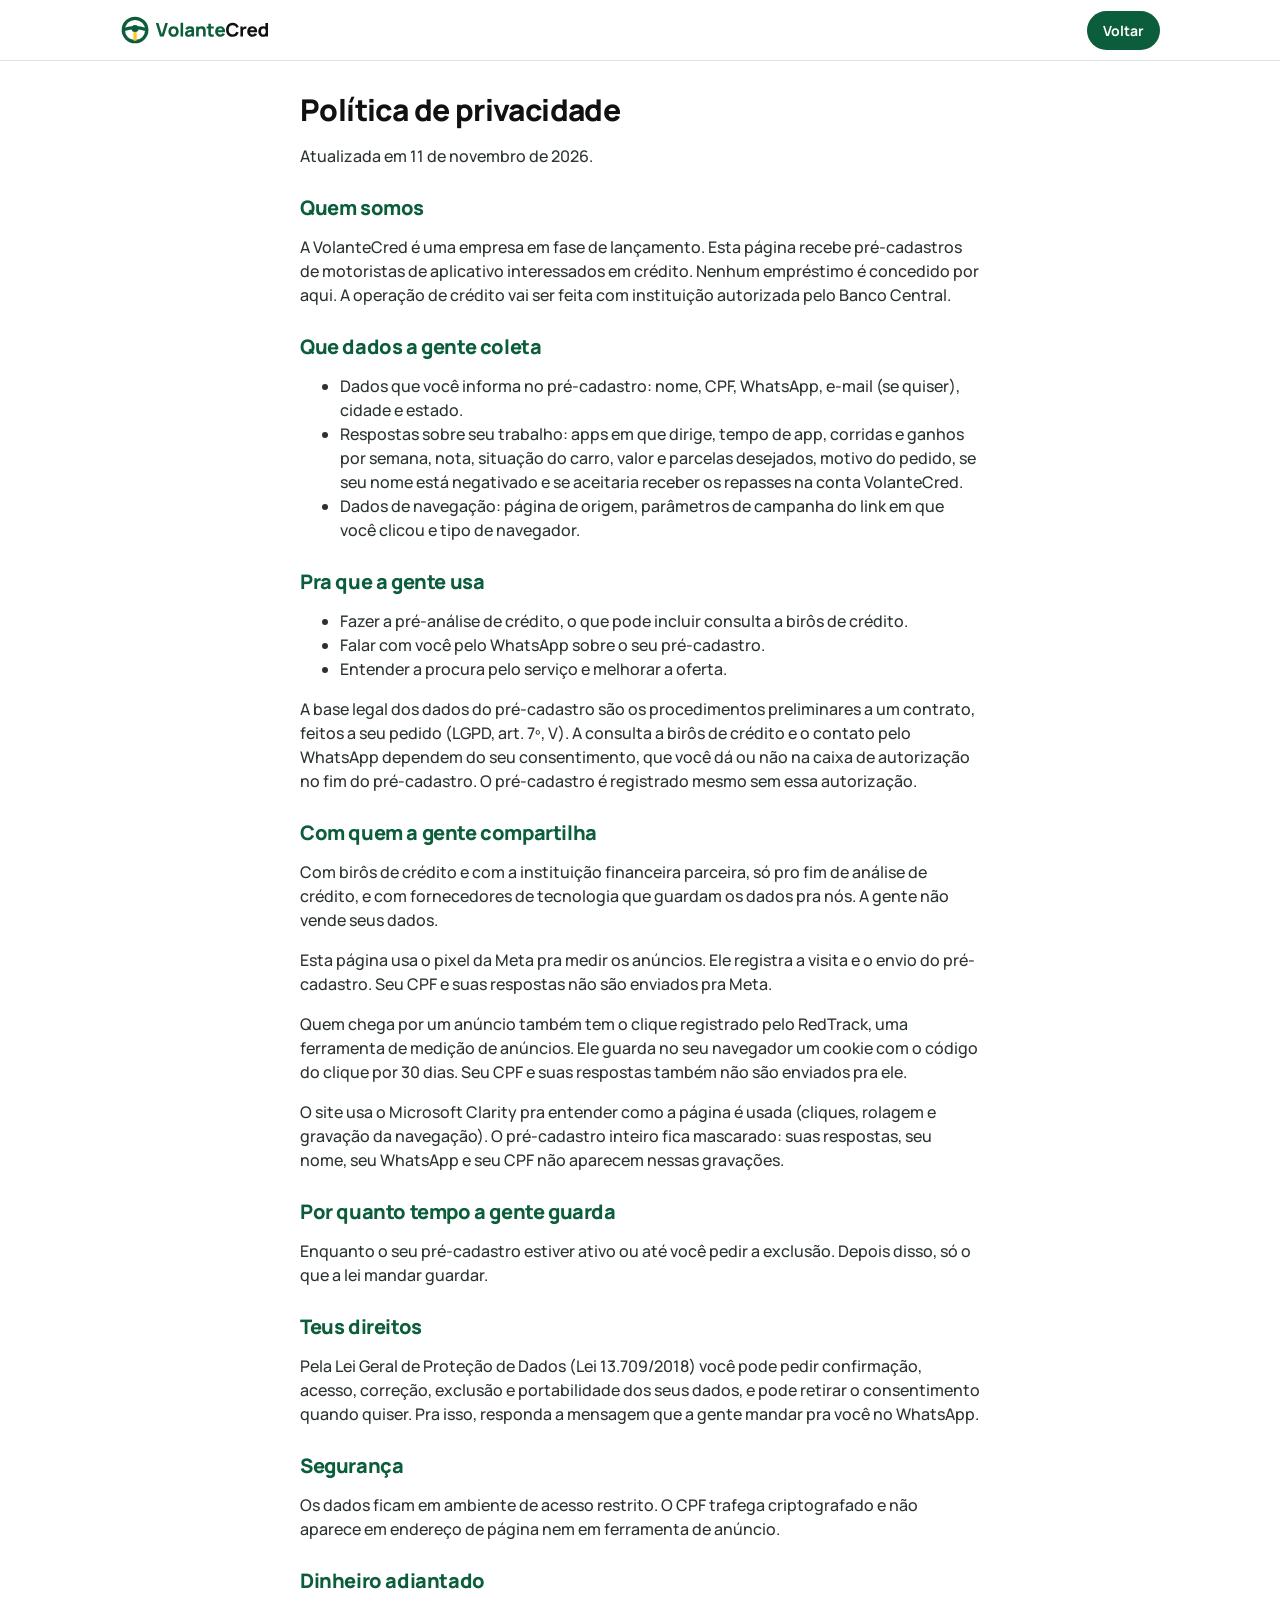
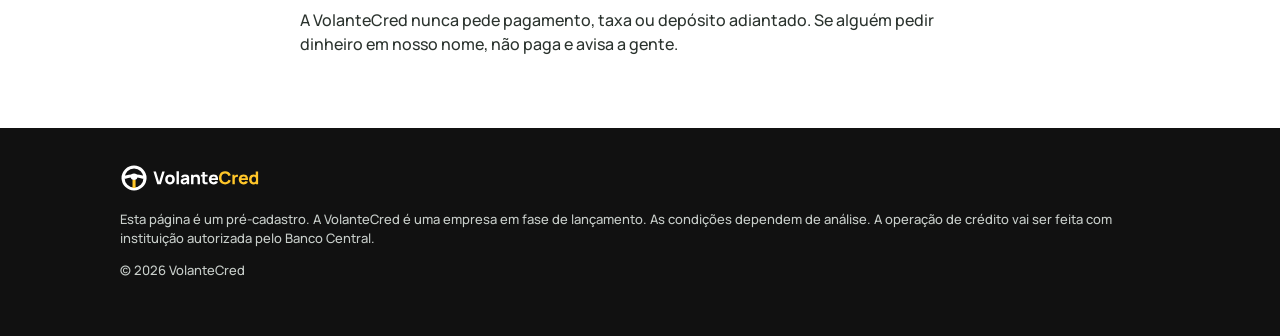
==== commit 6442f18d: "Liga o Microsoft Clarity (quiz e valor mascarados) e cita na política Co-Authored-By: Claude <norepl" ====
--- a/privacidade.html
+++ b/privacidade.html
@@ -40,6 +40,7 @@
 <p>Com birôs de crédito e com a instituição financeira parceira, só pro fim de análise de crédito, e com fornecedores de tecnologia que guardam os dados pra nós. A gente não vende seus dados.</p>
 <p>Esta página usa o pixel da Meta pra medir os anúncios. Ele registra a visita e o envio do pré-cadastro. Seu CPF e suas respostas não são enviados pra Meta.</p>
 <p>Quem chega por um anúncio também tem o clique registrado pelo RedTrack, uma ferramenta de medição de anúncios. Ele guarda no seu navegador um cookie com o código do clique por 30 dias. Seu CPF e suas respostas também não são enviados pra ele.</p>
+<p>O site usa o Microsoft Clarity pra entender como a página é usada (cliques, rolagem e gravação da navegação). O pré-cadastro inteiro fica mascarado: suas respostas, seu nome, seu WhatsApp e seu CPF não aparecem nessas gravações.</p>
 
 <h2>Por quanto tempo a gente guarda</h2>
 <p>Enquanto o seu pré-cadastro estiver ativo ou até você pedir a exclusão. Depois disso, só o que a lei mandar guardar.</p>
